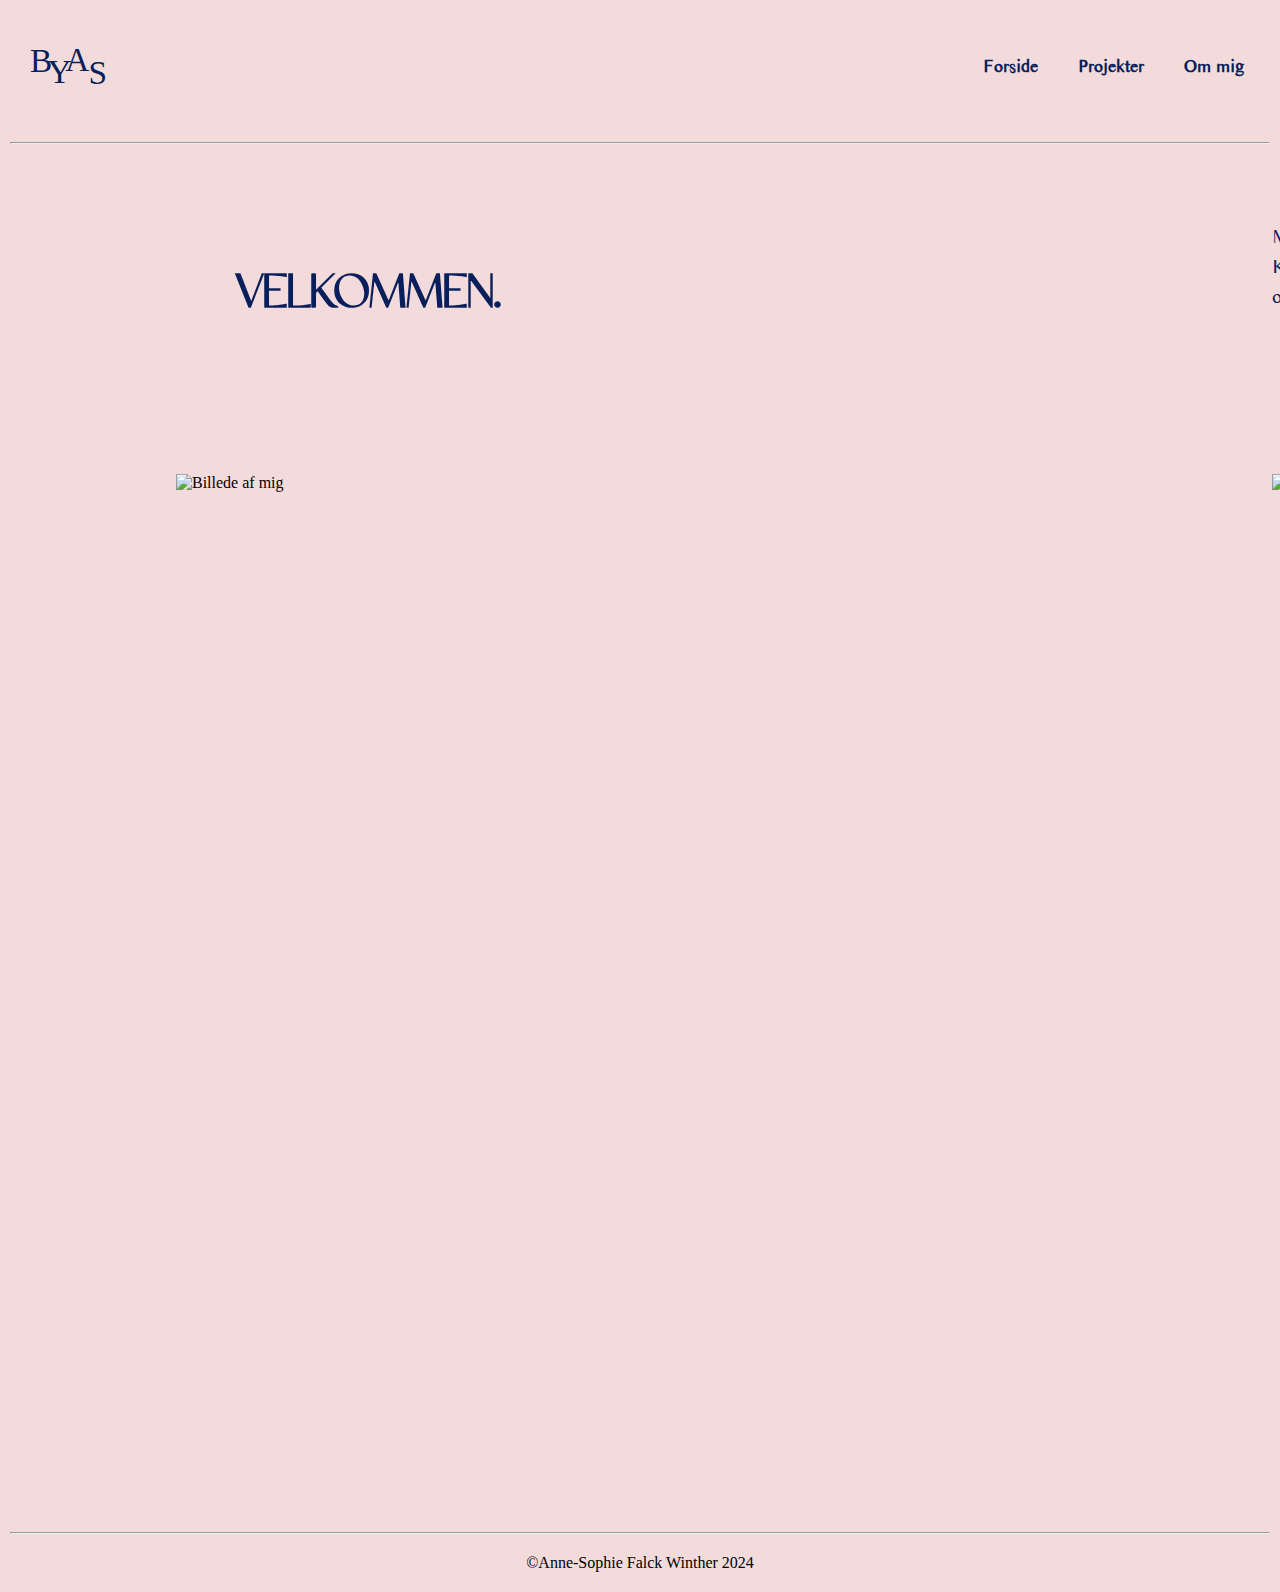
==== index.html @ 5553b75e "hej" ====
<!DOCTYPE html>
<html lang="da">
  <head>
    <meta charset="UTF-8" />
    <meta name="viewport" content="width=device-width, initial-scale=1.0" />
    <link rel="stylesheet" href="css/layout.css" />
    <link rel="stylesheet" href="css/style.css" />
    <title>Forside</title>
  </head>
  <body>
    <header>
      <div class="logo">
        <a href="img/logo_endelige.svg">
          <img src="img/logo_endelige.svg" alt="Logo" height="50" width="50" />
        </a>
      </div>
      <input type="checkbox" id="menu-toggle" />
      <label for="menu-toggle" class="menu-icon">
        <div class="menu-icon-line"></div>
        <div class="menu-icon-line"></div>
        <div class="menu-icon-line"></div>
      </label> 
      <nav>
        <ul class="menu">
          <li><a href="index.html">Forside</a></li>
          <li><a href="html/projekter.html">Projekter</a></li>
          <li><a href="html/om_mig.html">Om mig</a></li>
        </ul>
      </nav>
    </header>
    <hr />
    <main>
      <section class="grid1_1-1">
        <h1>VELKOMMEN.</h1>
        <p>
          Mit navn er Anne-Sophie Falck Winther & jeg læser Multimediedesign på
          KEA. Dette er min digitale portfolio & her vil jeg dele mine kreative
          projekter og erfaringer.
        </p>
        <img
          src="img/index_billede.webp"
          alt="Billede af mig"
          height="1000"
          width="1000"
        />
        <img
          src="img/index_billede.webp"
          alt="Billede af mig"
          height="1000"
          width="1000"
        />
      </section>
    </main>
    <hr />
    <footer>&copy;Anne-Sophie Falck Winther 2024</footer>
  </body>
</html>
---- css/layout.css ----
* {
  box-sizing: border-box;
}

body {
  margin: 0;
  /* font-family: Arial, sans-serif; */
  justify-content: center;
}

header {
  display: flex;
  align-items: center;
  justify-content: space-between;
  padding: 1em;
  /* background-color: #fcf7f7; */
  color: white;
}

.logo img {
  height: 100px;
  width: 100px;
}

.menu {
  list-style-type: none;
  display: flex;
  margin: 0;
  padding: 0;
}

.menu li {
  margin: 0 1em;
}

.menu a {
  color: #081f5c;
  text-decoration: none;
  font-size: 18px;
  padding: 0.5em 0;
}

.menu a:hover {
  text-decoration: underline;
  color: white;
}

.menu-icon {
  display: none;
  flex-direction: column;
  justify-content: space-around;
  width: 30px;
  height: 21px;
  cursor: pointer;
}

.menu-icon-line {
  width: 100%;
  height: 3px;
  background-color: #081f5c;
}

#menu-toggle {
  display: none;
}

img {
  max-width: 100%;
  height: auto;
  display: block;
}

@media (max-width: 800px) {
  .menu {
    display: none;
    flex-direction: column;
    width: 100%;
    /* background-color: #fcf7f7; */
    padding: 1em;
  }

  .menu li {
    text-align: center;
    margin: 0;
    padding: 1em 0;
  }

  #menu-toggle:checked + .menu-icon + nav .menu {
    display: flex;
  }

  .menu-icon {
    display: flex;
  }
}

@media (min-width: 900px) {
  section {
    padding: 3em;
  }
  .grid_1-1-1-1 {
    display: grid;
    grid-template-columns: 1fr 1fr 1fr 1fr;
    gap: 1em;
    margin-top: 5%;
    padding: 10px;
    margin-left: 10%;
    margin-right: 10%;
  }

  .grid1_1-1 {
    display: grid;
    grid-template-columns: 1fr 1fr;
    gap: 6em;
    margin-left: 10%;
    margin-right: 10%;
  }

  .grid2_1-1 {
    display: grid;
    grid-template-columns: 1fr 1fr;
    gap: 5em;
    /* background-color: #bdbfaa; */
    margin-left: 10%;
    margin-right: 10%;
  }

  .gridtema3_1-1 {
    display: grid;
    grid-template-columns: 1fr 1fr;
    gap: 5em;
    margin-left: 10%;
    margin-right: 10%;
  }

  .gridtema4_1-1 {
    display: grid;
    grid-template-columns: 1fr 1fr;
    gap: 5em;
    margin-left: 10%;
    margin-right: 10%;
  }

  .gridtema5_1-1 {
    display: grid;
    grid-template-columns: 1fr 1fr;
    gap: 5em;
    margin-left: 10%;
    margin-right: 10%;
  }

  .gridtema2_1-1 {
    display: grid;
    grid-template-columns: 1fr 1fr;
    gap: 5em;
    margin-left: 10%;
    margin-right: 10%;
  }

  .gridnederst_1-1 {
    display: grid;
    grid-template-columns: 1fr 1fr;
    gap: 5em;
    /* margin-left: 20px;
    margin-right: 30px; */
    margin-left: 10%;
    margin-right: 10%;
  }
}

.link-container {
  display: flex;
  flex-direction: column;
}

.link-container a {
  margin-bottom: 10px;
}

/* @media (min-width: 1500px) {
  section {
    p {
      font-size: 25px;
    }

    h2 {
      font-size: 35px;
    }

    h1 {
      font-size: 45px;
    }
  }
} */
---- css/style.css ----
body {
  background-color: #f4dbdb;
}

h1 {
  color: #081f5c;
  font-size: 50px;
  font-family: Facelio;
  margin: 50px;
  padding: 10px;
}

a {
  text-decoration: underline;
  color: #081f5c;
  font-size: 20px;
  font-weight: bold;
}

a:hover {
  color: white;
  text-decoration: underline;
}

h2 {
  color: #081f5c;
  font-family: Facelio;
  font-size: 30px;
}

h3 {
  color: #081f5c;
  font-family: Facelio;
  font-size: 25px;
}

hr {
  margin: 10px;
  color: #081f5c;
}

footer {
  margin: 10px;
  padding: 10px;
  text-align: center;
}

p {
  color: #081f5c;
  max-width: 64ch;
  font-family: TIMESS_;
  font-size: 20px;
  line-height: 1.5;
}

ul {
  font-family: TIMESS_;
  color: #081f5c;
  font-size: 20px;
}

/* hover effekt */
.image {
  object-fit: cover;
  transition: transform 0.5s ease;
}

.image-container {
  position: relative;
  overflow: hidden;
  width: 100%;
  height: auto;
  display: block;
  text-decoration: none;
}

.overlay {
  position: absolute;
  top: 0;
  left: 0;
  width: 100%;
  height: 100%;
  background-color: #081e5c4a;
  display: flex;
  justify-content: center;
  align-items: center;
  opacity: 0;
  transition: opacity 0.5s ease;
}

.overlay-text {
  color: white;
  font-size: 20px;
  text-align: center;
}

.image-container:hover .image {
  transform: scale(1.1); /* Scale image on hover */
}

.image-container:hover .overlay {
  opacity: 1; /* Show overlay on hover */
}

@font-face {
  font-family: "Facelio";
  src: url("../fonts/Facelio.ttf") format("truetype");
  font-weight: normal;
  font-style: normal;
}

@font-face {
  font-family: "TIMESS_";
  src: url("../fonts/TIMESS__.ttf") format("truetype");
  font-weight: normal;
  font-style: normal;
}
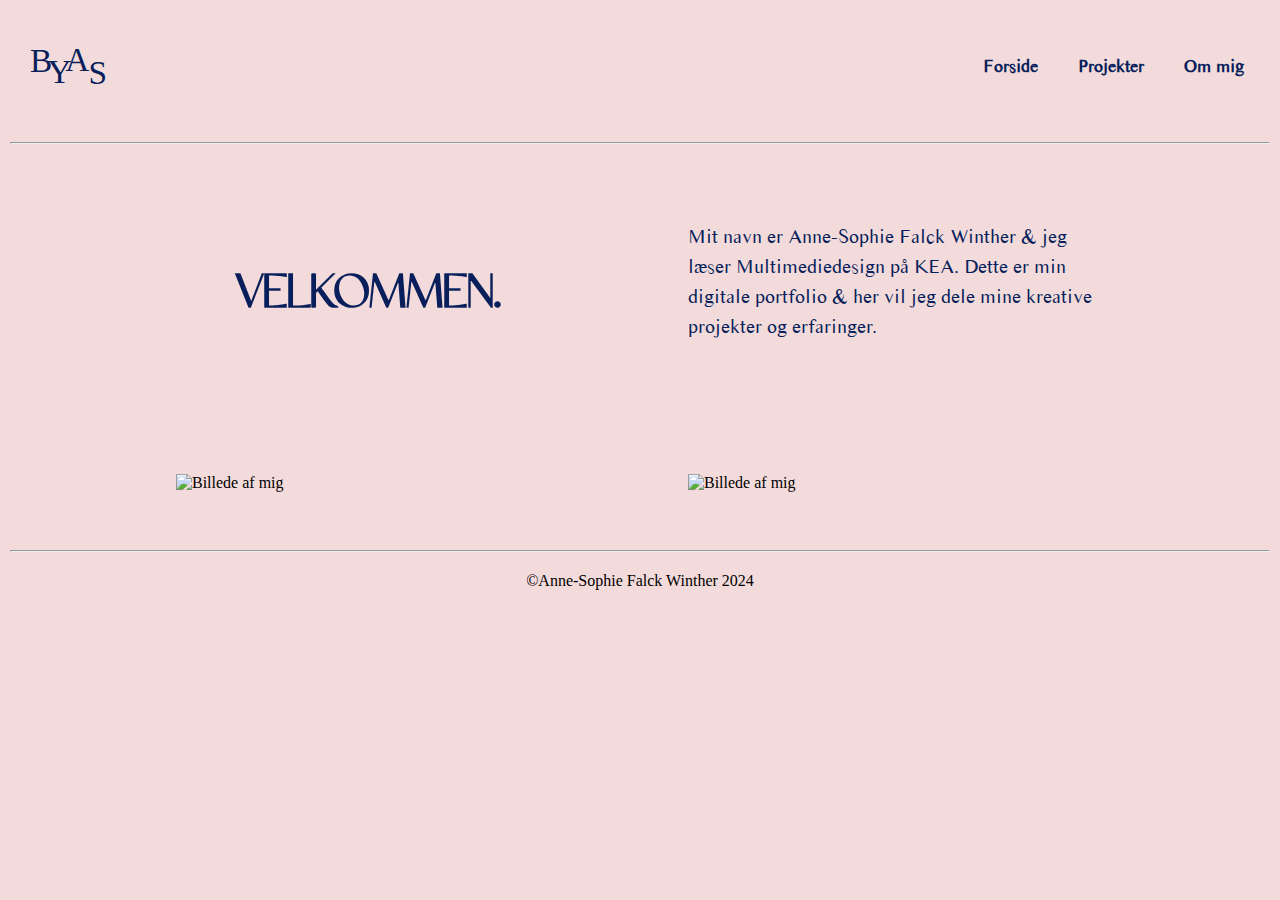
==== commit 2b1e2998: "ændrigner i billede str" ====
--- a/index.html
+++ b/index.html
@@ -19,7 +19,7 @@
         <div class="menu-icon-line"></div>
         <div class="menu-icon-line"></div>
         <div class="menu-icon-line"></div>
-      </label> 
+      </label>
       <nav>
         <ul class="menu">
           <li><a href="index.html">Forside</a></li>
@@ -37,18 +37,8 @@
           KEA. Dette er min digitale portfolio & her vil jeg dele mine kreative
           projekter og erfaringer.
         </p>
-        <img
-          src="img/index_billede.webp"
-          alt="Billede af mig"
-          height="1000"
-          width="1000"
-        />
-        <img
-          src="img/index_billede.webp"
-          alt="Billede af mig"
-          height="1000"
-          width="1000"
-        />
+        <img src="img/index_billede.webp" alt="Billede af mig" />
+        <img src="img/index_billede.webp" alt="Billede af mig" />
       </section>
     </main>
     <hr />
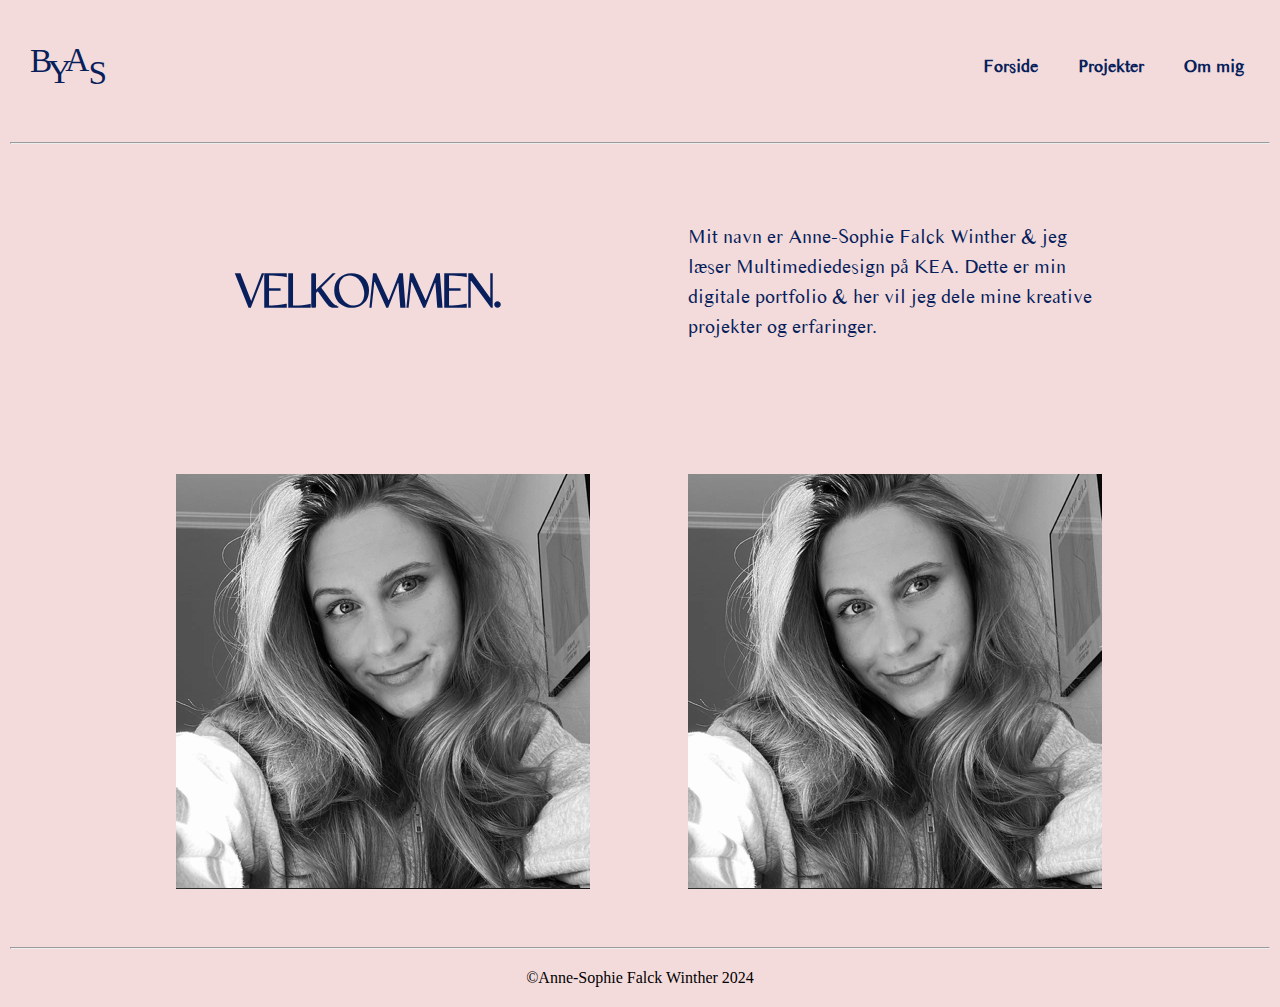
==== commit 7696959b: "j" ====
--- a/index.html
+++ b/index.html
@@ -37,8 +37,10 @@
           KEA. Dette er min digitale portfolio & her vil jeg dele mine kreative
           projekter og erfaringer.
         </p>
-        <img src="img/index_billede.webp" alt="Billede af mig" />
-        <img src="img/index_billede.webp" alt="Billede af mig" />
+      </section>
+      <section class="grid1_1-1">
+        <img src="img/portræt.webp" alt="Portræt" />
+        <img src="img/portræt.webp" alt="Portræt" />
       </section>
     </main>
     <hr />
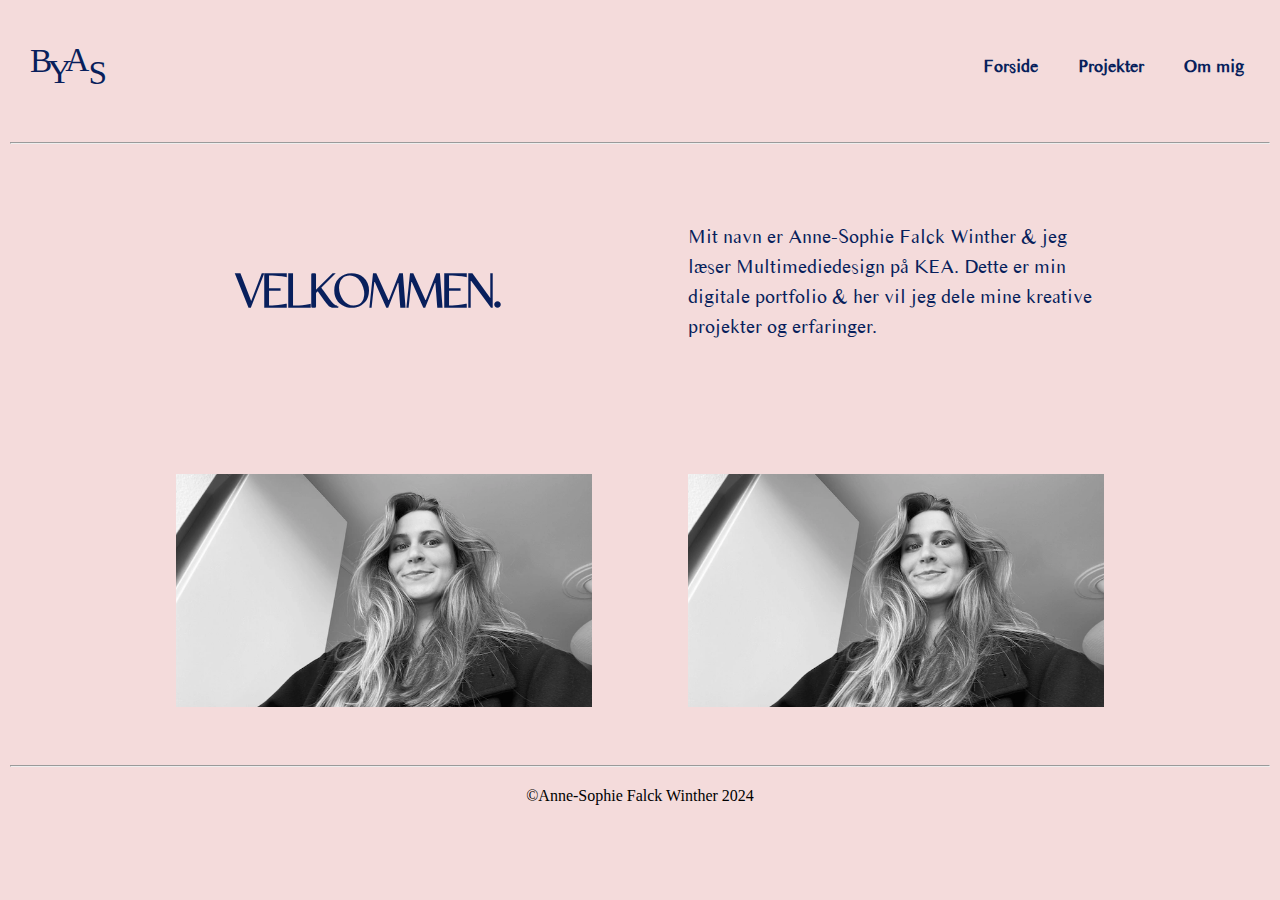
==== commit 9aa606b6: "nyt billede tilføjet" ====
--- a/index.html
+++ b/index.html
@@ -39,8 +39,8 @@
         </p>
       </section>
       <section class="grid1_1-1">
-        <img src="img/portræt.webp" alt="Portræt" />
-        <img src="img/portræt.webp" alt="Portræt" />
+        <img src="img/fbillede.webp" alt="Portræt" />
+        <img src="img/fbillede.webp" alt="Portræt" />
       </section>
     </main>
     <hr />
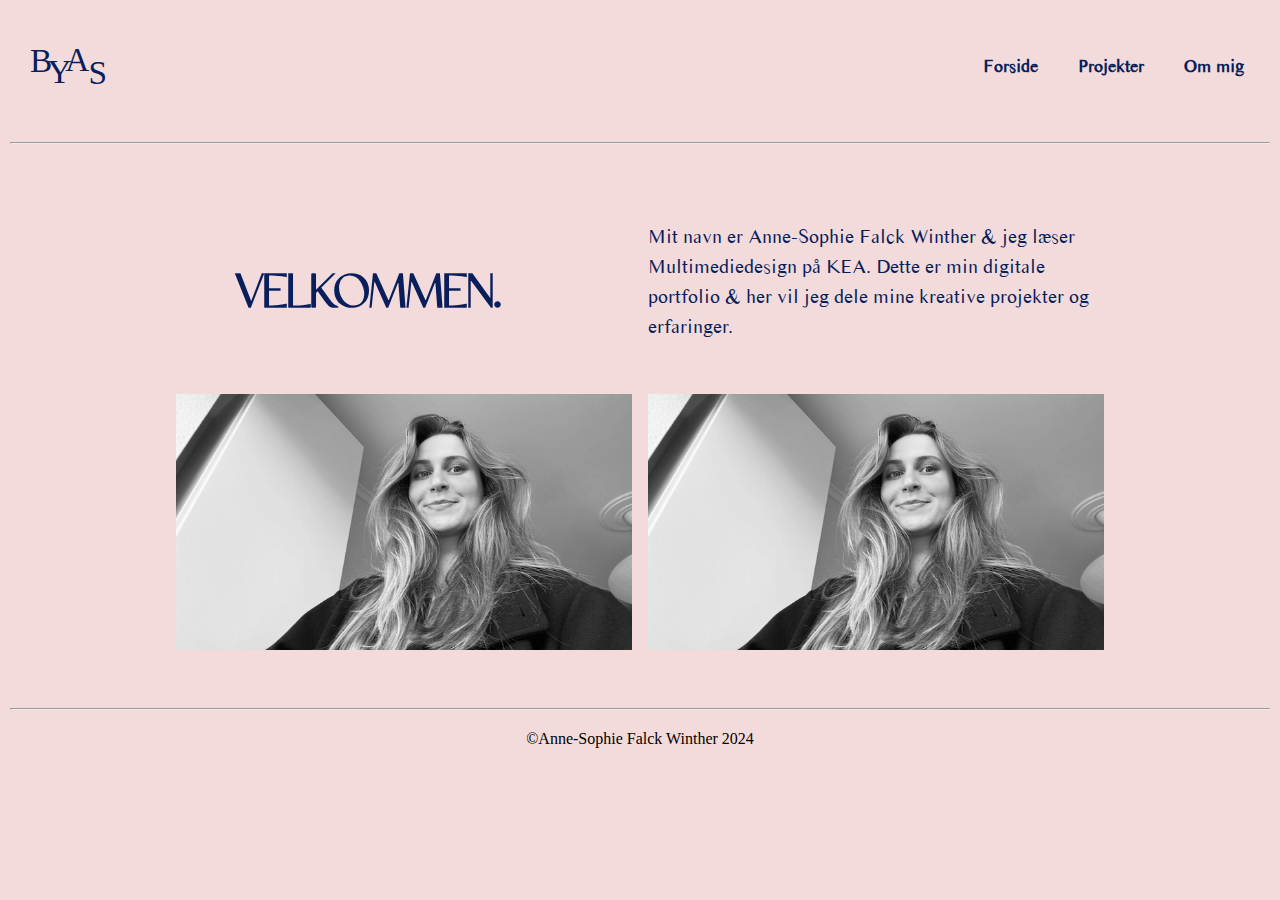
==== commit 5801a576: "ændringer" ====
--- a/index.html
+++ b/index.html
@@ -37,10 +37,8 @@
           KEA. Dette er min digitale portfolio & her vil jeg dele mine kreative
           projekter og erfaringer.
         </p>
-      </section>
-      <section class="grid1_1-1">
-        <img src="img/fbillede.webp" alt="Portræt" />
-        <img src="img/fbillede.webp" alt="Portræt" />
+        <img src="img/fbillede.webp" alt="Portræt" width="900" height="1000" />
+        <img src="img/fbillede.webp" alt="Portræt" width="900" height="1000" />
       </section>
     </main>
     <hr />
--- a/css/layout.css
+++ b/css/layout.css
@@ -111,7 +111,7 @@
   .grid1_1-1 {
     display: grid;
     grid-template-columns: 1fr 1fr;
-    gap: 6em;
+    gap: 1em;
     margin-left: 10%;
     margin-right: 10%;
   }
